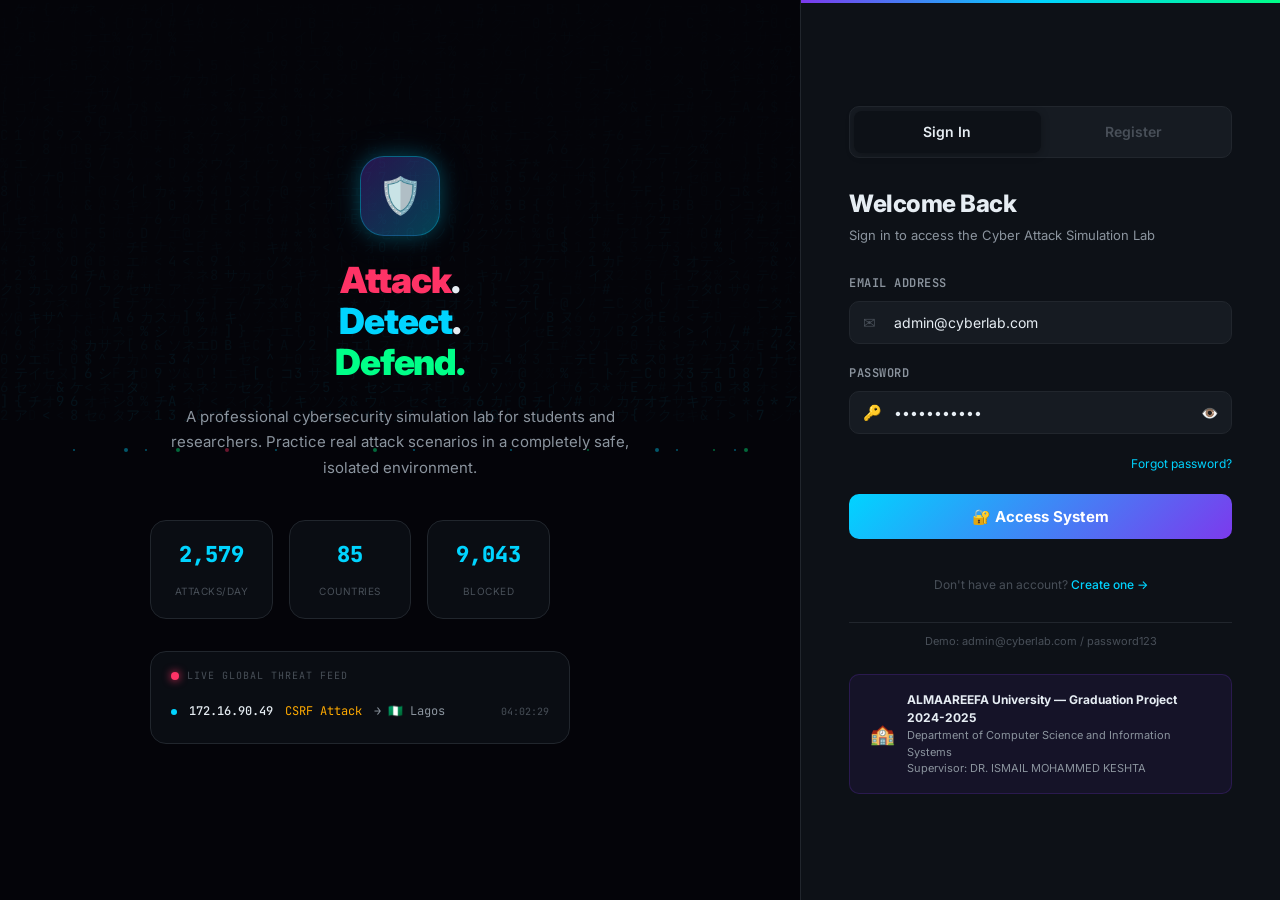
==== index.html @ 85596bbe "feat: CyberLAB - Cyber Attack Simulation Platform (ALMAAREEFA University Graduation Project 2025)" ====
<!DOCTYPE html>
<html lang="en" dir="ltr">
<head>
  <meta charset="UTF-8">
  <meta name="viewport" content="width=device-width, initial-scale=1.0">
  <title>CyberLAB — Cyber Attack Simulation Platform | ALMAAREEFA University</title>
  <meta name="description" content="A professional cybersecurity simulation lab for educational purposes — ALMAAREEFA University Graduation Project 2024-2025">
  <link rel="preconnect" href="https://fonts.googleapis.com">
  <link rel="preconnect" href="https://fonts.gstatic.com" crossorigin>
  <link href="https://fonts.googleapis.com/css2?family=Inter:wght@300;400;500;600;700;800;900&family=JetBrains+Mono:wght@400;500;600;700&display=swap" rel="stylesheet">
  <link rel="stylesheet" href="css/main.css">
  <link rel="stylesheet" href="css/auth.css">
</head>
<body>
  <div class="auth-page">

    <!-- Matrix Canvas Background -->
    <canvas id="matrix-canvas"></canvas>

    <!-- LEFT PANEL -->
    <div class="auth-left">
      <div class="auth-brand">

        <div class="auth-logo-wrap">🛡️</div>

        <h1 class="auth-tagline">
          <span class="highlight-red">Attack</span>.<br>
          <span class="highlight-blue">Detect</span>.<br>
          <span class="highlight-green">Defend.</span>
        </h1>

        <p class="auth-desc">
          A professional cybersecurity simulation lab for students and researchers.
          Practice real attack scenarios in a completely safe, isolated environment.
        </p>

        <!-- Live Stats -->
        <div class="threat-stats">
          <div class="threat-stat-item">
            <span class="threat-stat-num" id="stat-attacks">0</span>
            <span class="threat-stat-label">Attacks/Day</span>
          </div>
          <div class="threat-stat-item">
            <span class="threat-stat-num" id="stat-countries">0</span>
            <span class="threat-stat-label">Countries</span>
          </div>
          <div class="threat-stat-item">
            <span class="threat-stat-num" id="stat-blocked">0</span>
            <span class="threat-stat-label">Blocked</span>
          </div>
        </div>

        <!-- Live Ticker -->
        <div class="attack-ticker">
          <div class="ticker-label">
            <div class="live-dot"></div>
            <span>Live Global Threat Feed</span>
          </div>
          <div id="ticker-list"></div>
        </div>

      </div>
    </div>

    <!-- RIGHT PANEL (Auth Forms) -->
    <div class="auth-right">

      <!-- Tabs -->
      <div class="auth-tabs">
        <div class="auth-tab active" data-tab="login" id="tab-login">Sign In</div>
        <div class="auth-tab" data-tab="register" id="tab-register">Register</div>
      </div>

      <!-- ── LOGIN FORM ── -->
      <form class="auth-form visible" id="login-form" autocomplete="off">

        <div class="auth-header">
          <h2>Welcome Back</h2>
          <p>Sign in to access the Cyber Attack Simulation Lab</p>
        </div>

        <div class="form-group">
          <label class="form-label" for="login-email">Email Address</label>
          <div class="form-input-wrap">
            <span class="form-input-icon">✉️</span>
            <input class="form-input" type="email" id="login-email"
              placeholder="your@email.com" value="admin@cyberlab.com" autocomplete="email">
          </div>
        </div>

        <div class="form-group">
          <label class="form-label" for="login-pass">Password</label>
          <div class="form-input-wrap">
            <span class="form-input-icon">🔑</span>
            <input class="form-input" type="password" id="login-pass"
              placeholder="Enter your password" value="password123" autocomplete="current-password">
            <span class="form-input-action" data-toggle="password" data-target="login-pass" title="Show/Hide">👁️</span>
          </div>
        </div>

        <div style="display:flex;justify-content:flex-end">
          <a style="font-size:12px;color:var(--cyber-blue);cursor:pointer">Forgot password?</a>
        </div>

        <button class="btn-auth" type="submit" id="login-btn">
          🔐 Access System
        </button>

        <div class="auth-footer">
          Don't have an account?
          <a onclick="document.getElementById('tab-register').click()">Create one →</a>
        </div>

        <div class="auth-footer" style="margin-top:8px;padding-top:8px;border-top:1px solid var(--border)">
          <span style="color:var(--text-muted);font-size:11px">Demo: admin@cyberlab.com / password123</span>
        </div>

      </form>

      <!-- ── REGISTER FORM ── -->
      <form class="auth-form" id="register-form" autocomplete="off">

        <div class="auth-header">
          <h2>Join CyberLAB</h2>
          <p>Create your account and start learning cybersecurity</p>
        </div>

        <div class="form-group">
          <label class="form-label" for="reg-name">Full Name</label>
          <div class="form-input-wrap">
            <span class="form-input-icon">👤</span>
            <input class="form-input" type="text" id="reg-name" placeholder="Your full name">
          </div>
        </div>

        <div class="form-group">
          <label class="form-label" for="reg-email">Email Address</label>
          <div class="form-input-wrap">
            <span class="form-input-icon">✉️</span>
            <input class="form-input" type="email" id="reg-email" placeholder="your@email.com">
          </div>
        </div>

        <div class="form-group">
          <label class="form-label" for="reg-pass">Password</label>
          <div class="form-input-wrap">
            <span class="form-input-icon">🔑</span>
            <input class="form-input" type="password" id="reg-pass" placeholder="Create a strong password">
            <span class="form-input-action" data-toggle="password" data-target="reg-pass" title="Show/Hide">👁️</span>
          </div>
          <div class="password-strength">
            <div class="strength-bar"><div class="strength-fill" id="strength-fill"></div></div>
            <span class="strength-label" id="strength-label"></span>
          </div>
        </div>

        <div class="form-group">
          <label class="form-label" for="reg-pass2">Confirm Password</label>
          <div class="form-input-wrap">
            <span class="form-input-icon">🔒</span>
            <input class="form-input" type="password" id="reg-pass2" placeholder="Confirm your password">
          </div>
        </div>

        <div class="form-group">
          <label class="form-label">Select Your Role</label>
          <div class="role-selector">
            <div class="role-option selected" data-role="student">
              <span class="role-icon">🎓</span>
              <div class="role-name">Student</div>
            </div>
            <div class="role-option" data-role="researcher">
              <span class="role-icon">🔬</span>
              <div class="role-name">Researcher</div>
            </div>
            <div class="role-option" data-role="admin">
              <span class="role-icon">⚙️</span>
              <div class="role-name">Admin</div>
            </div>
          </div>
        </div>

        <button class="btn-auth" type="submit" id="register-btn">
          🚀 Create Account
        </button>

        <div class="auth-footer">
          Already have an account?
          <a onclick="document.getElementById('tab-login').click()">Sign in →</a>
        </div>

      </form>

      <!-- University Badge -->
      <div class="university-badge">
        <div class="uni-icon">🏫</div>
        <div class="uni-text">
          <strong>ALMAAREEFA University — Graduation Project 2024-2025</strong>
          Department of Computer Science and Information Systems<br>
          Supervisor: DR. ISMAIL MOHAMMED KESHTA
        </div>
      </div>

    </div>
  </div>

  <!-- Toast Container -->
  <div id="toast-container" class="toast-container"></div>

  <script src="js/utils.js"></script>
  <script src="js/app.js"></script>
</body>
</html>
---- css/main.css ----
/* ============================================================
   CYBER ATTACK SIMULATION LAB — Global Design System
   ALMAAREEFA University | Graduation Project 2024-2025
   ============================================================ */

@import url('https://fonts.googleapis.com/css2?family=Inter:wght@300;400;500;600;700;800;900&family=JetBrains+Mono:wght@400;500;600;700&display=swap');

/* ── CSS Custom Properties ── */
:root {
  /* Core Colors */
  --cyber-blue:       #00d4ff;
  --cyber-blue-dim:   #00a8cc;
  --cyber-purple:     #7c3aed;
  --cyber-purple-dim: #5b21b6;
  --attack-red:       #ff3366;
  --attack-red-dim:   #cc1144;
  --defense-green:    #00ff88;
  --defense-green-dim:#00cc66;
  --warning-orange:   #ffaa00;
  --warning-dim:      #cc8800;

  /* Backgrounds */
  --bg-void:    #05050a;
  --bg-dark:    #0a0a0f;
  --bg-card:    #0d1117;
  --bg-surface: #161b22;
  --bg-elevated:#1c2128;
  --bg-hover:   #21262d;

  /* Text */
  --text-primary: #e6edf3;
  --text-secondary:#8b949e;
  --text-muted:   #484f58;
  --text-disabled:#30363d;

  /* Borders */
  --border:       #21262d;
  --border-bright:#30363d;
  --border-cyber: rgba(0, 212, 255, 0.3);
  --border-red:   rgba(255, 51, 102, 0.3);
  --border-green: rgba(0, 255, 136, 0.3);

  /* Glows */
  --glow-blue:   0 0 20px rgba(0, 212, 255, 0.25), 0 0 40px rgba(0, 212, 255, 0.1);
  --glow-red:    0 0 20px rgba(255, 51, 102, 0.25), 0 0 40px rgba(255, 51, 102, 0.1);
  --glow-green:  0 0 20px rgba(0, 255, 136, 0.25), 0 0 40px rgba(0, 255, 136, 0.1);
  --glow-purple: 0 0 20px rgba(124, 58, 237, 0.25), 0 0 40px rgba(124, 58, 237, 0.1);

  /* Typography */
  --font-sans:  'Inter', system-ui, -apple-system, sans-serif;
  --font-mono:  'JetBrains Mono', 'Fira Code', 'Cascadia Code', monospace;

  /* Spacing */
  --space-1: 4px;
  --space-2: 8px;
  --space-3: 12px;
  --space-4: 16px;
  --space-5: 20px;
  --space-6: 24px;
  --space-8: 32px;
  --space-10: 40px;
  --space-12: 48px;
  --space-16: 64px;

  /* Radii */
  --radius-sm: 6px;
  --radius-md: 10px;
  --radius-lg: 16px;
  --radius-xl: 24px;
  --radius-full: 9999px;

  /* Transitions */
  --transition-fast: 0.15s cubic-bezier(0.4, 0, 0.2, 1);
  --transition-base: 0.25s cubic-bezier(0.4, 0, 0.2, 1);
  --transition-slow: 0.4s cubic-bezier(0.4, 0, 0.2, 1);

  /* Sidebar */
  --sidebar-width: 260px;
  --topbar-height: 64px;
}

/* ── Reset ── */
*, *::before, *::after { box-sizing: border-box; margin: 0; padding: 0; }
html { font-size: 16px; scroll-behavior: smooth; }
body {
  font-family: var(--font-sans);
  background: var(--bg-dark);
  color: var(--text-primary);
  line-height: 1.6;
  overflow-x: hidden;
  -webkit-font-smoothing: antialiased;
}
a { color: inherit; text-decoration: none; }
button { cursor: pointer; border: none; outline: none; background: none; font-family: inherit; }
input, textarea, select { font-family: inherit; outline: none; border: none; background: none; }
ul, ol { list-style: none; }
img { max-width: 100%; display: block; }

/* ── Scrollbar ── */
::-webkit-scrollbar { width: 6px; height: 6px; }
::-webkit-scrollbar-track { background: var(--bg-dark); }
::-webkit-scrollbar-thumb { background: var(--border-bright); border-radius: var(--radius-full); }
::-webkit-scrollbar-thumb:hover { background: var(--text-muted); }

/* ── Typography ── */
h1, h2, h3, h4, h5, h6 {
  font-weight: 700;
  line-height: 1.2;
  letter-spacing: -0.02em;
}
.font-mono { font-family: var(--font-mono); }

/* ── Layout Shell ── */
.app-shell {
  display: flex;
  min-height: 100vh;
}

/* ── Sidebar ── */
.sidebar {
  width: var(--sidebar-width);
  height: 100vh;
  position: fixed;
  top: 0; left: 0;
  background: var(--bg-card);
  border-right: 1px solid var(--border);
  display: flex;
  flex-direction: column;
  z-index: 100;
  transition: transform var(--transition-base);
  overflow: hidden;
}

.sidebar::before {
  content: '';
  position: absolute;
  top: 0; left: 0; right: 0;
  height: 2px;
  background: linear-gradient(90deg, var(--cyber-purple), var(--cyber-blue), var(--defense-green));
}

.sidebar-logo {
  display: flex;
  align-items: center;
  gap: var(--space-3);
  padding: var(--space-5) var(--space-6);
  border-bottom: 1px solid var(--border);
  min-height: var(--topbar-height);
}

.sidebar-logo .logo-icon {
  width: 36px; height: 36px;
  background: linear-gradient(135deg, var(--cyber-purple), var(--cyber-blue));
  border-radius: var(--radius-md);
  display: flex; align-items: center; justify-content: center;
  font-size: 18px;
  box-shadow: var(--glow-blue);
  flex-shrink: 0;
}

.sidebar-logo .logo-text {
  display: flex; flex-direction: column;
}
.sidebar-logo .logo-name {
  font-size: 13px; font-weight: 700;
  color: var(--text-primary);
  letter-spacing: 0.5px;
  line-height: 1.2;
}
.sidebar-logo .logo-sub {
  font-size: 10px;
  color: var(--cyber-blue);
  font-family: var(--font-mono);
  letter-spacing: 1px;
  text-transform: uppercase;
}

.sidebar-nav {
  flex: 1;
  padding: var(--space-4) var(--space-3);
  overflow-y: auto;
  display: flex;
  flex-direction: column;
  gap: var(--space-1);
}

.nav-section-label {
  font-size: 10px;
  font-weight: 600;
  text-transform: uppercase;
  letter-spacing: 1.5px;
  color: var(--text-muted);
  padding: var(--space-4) var(--space-3) var(--space-2);
}

.nav-item {
  display: flex;
  align-items: center;
  gap: var(--space-3);
  padding: 10px var(--space-3);
  border-radius: var(--radius-md);
  color: var(--text-secondary);
  font-size: 14px;
  font-weight: 500;
  transition: all var(--transition-fast);
  position: relative;
  text-decoration: none;
}

.nav-item:hover {
  background: var(--bg-hover);
  color: var(--text-primary);
}

.nav-item.active {
  background: rgba(0, 212, 255, 0.1);
  color: var(--cyber-blue);
  border: 1px solid rgba(0, 212, 255, 0.2);
}

.nav-item.active::before {
  content: '';
  position: absolute;
  left: -1px; top: 20%; bottom: 20%;
  width: 3px;
  background: var(--cyber-blue);
  border-radius: 0 4px 4px 0;
}

.nav-item .nav-icon {
  font-size: 16px;
  width: 20px;
  text-align: center;
  flex-shrink: 0;
}

.nav-item .nav-badge {
  margin-left: auto;
  background: var(--attack-red);
  color: white;
  font-size: 10px;
  font-weight: 700;
  padding: 2px 6px;
  border-radius: var(--radius-full);
  font-family: var(--font-mono);
  animation: pulse-badge 2s ease-in-out infinite;
}

@keyframes pulse-badge {
  0%, 100% { opacity: 1; }
  50% { opacity: 0.6; }
}

.sidebar-footer {
  padding: var(--space-4) var(--space-3);
  border-top: 1px solid var(--border);
}

.user-info {
  display: flex;
  align-items: center;
  gap: var(--space-3);
  padding: var(--space-3);
  border-radius: var(--radius-md);
  cursor: pointer;
  transition: background var(--transition-fast);
}
.user-info:hover { background: var(--bg-hover); }

.user-avatar {
  width: 34px; height: 34px;
  border-radius: var(--radius-full);
  background: linear-gradient(135deg, var(--cyber-purple), var(--cyber-blue));
  display: flex; align-items: center; justify-content: center;
  font-size: 13px; font-weight: 700;
  color: white;
  flex-shrink: 0;
}

.user-details { flex: 1; min-width: 0; }
.user-name { font-size: 13px; font-weight: 600; color: var(--text-primary); }
.user-role { font-size: 11px; color: var(--cyber-blue); font-family: var(--font-mono); }

.user-menu-btn {
  color: var(--text-muted);
  font-size: 14px;
  padding: 4px;
  border-radius: var(--radius-sm);
  transition: color var(--transition-fast);
}
.user-menu-btn:hover { color: var(--text-primary); }

/* ── Main Content ── */
.main-content {
  margin-left: var(--sidebar-width);
  min-height: 100vh;
  display: flex;
  flex-direction: column;
  width: calc(100% - var(--sidebar-width));
}

/* ── Topbar ── */
.topbar {
  height: var(--topbar-height);
  background: var(--bg-card);
  border-bottom: 1px solid var(--border);
  display: flex;
  align-items: center;
  padding: 0 var(--space-8);
  gap: var(--space-4);
  position: sticky;
  top: 0;
  z-index: 50;
}

.topbar-title {
  flex: 1;
}
.topbar-title h1 {
  font-size: 18px;
  font-weight: 700;
  color: var(--text-primary);
}
.topbar-title p {
  font-size: 12px;
  color: var(--text-muted);
  font-family: var(--font-mono);
}

.topbar-actions {
  display: flex;
  align-items: center;
  gap: var(--space-3);
}

.topbar-btn {
  width: 36px; height: 36px;
  border-radius: var(--radius-md);
  background: var(--bg-surface);
  border: 1px solid var(--border);
  color: var(--text-secondary);
  display: flex; align-items: center; justify-content: center;
  font-size: 16px;
  transition: all var(--transition-fast);
  position: relative;
}
.topbar-btn:hover {
  background: var(--bg-hover);
  color: var(--text-primary);
  border-color: var(--border-bright);
}

.topbar-btn .alert-dot {
  position: absolute;
  top: 6px; right: 6px;
  width: 8px; height: 8px;
  background: var(--attack-red);
  border-radius: 50%;
  border: 2px solid var(--bg-card);
  animation: pulse-badge 1.5s ease-in-out infinite;
}

.status-indicator {
  display: flex;
  align-items: center;
  gap: var(--space-2);
  background: rgba(0, 255, 136, 0.1);
  border: 1px solid rgba(0, 255, 136, 0.25);
  padding: 6px 12px;
  border-radius: var(--radius-full);
}
.status-dot {
  width: 7px; height: 7px;
  border-radius: 50%;
  background: var(--defense-green);
  box-shadow: 0 0 8px var(--defense-green);
  animation: blink 1.5s ease-in-out infinite;
}
@keyframes blink {
  0%, 100% { opacity: 1; }
  50% { opacity: 0.3; }
}
.status-text {
  font-size: 12px;
  font-family: var(--font-mono);
  color: var(--defense-green);
  font-weight: 500;
}

/* ── Page Content ── */
.page-content {
  flex: 1;
  padding: var(--space-8);
  overflow-y: auto;
}

/* ── Cards ── */
.card {
  background: var(--bg-card);
  border: 1px solid var(--border);
  border-radius: var(--radius-lg);
  overflow: hidden;
  transition: border-color var(--transition-fast);
}
.card:hover { border-color: var(--border-bright); }

.card-glass {
  background: rgba(13, 17, 23, 0.7);
  backdrop-filter: blur(20px);
  border: 1px solid rgba(255, 255, 255, 0.06);
  border-radius: var(--radius-lg);
}

.card-header {
  display: flex;
  align-items: center;
  justify-content: space-between;
  padding: var(--space-5) var(--space-6);
  border-bottom: 1px solid var(--border);
}
.card-title {
  font-size: 14px;
  font-weight: 600;
  color: var(--text-primary);
  display: flex;
  align-items: center;
  gap: var(--space-2);
}
.card-body { padding: var(--space-5) var(--space-6); }

/* ── Stat Cards ── */
.stat-card {
  background: var(--bg-card);
  border: 1px solid var(--border);
  border-radius: var(--radius-lg);
  padding: var(--space-6);
  position: relative;
  overflow: hidden;
  transition: all var(--transition-base);
}
.stat-card::after {
  content: '';
  position: absolute;
  inset: 0;
  opacity: 0;
  transition: opacity var(--transition-fast);
}
.stat-card:hover { transform: translateY(-2px); }
.stat-card:hover::after { opacity: 1; }

.stat-card.blue { border-top: 2px solid var(--cyber-blue); }
.stat-card.red  { border-top: 2px solid var(--attack-red); }
.stat-card.green{ border-top: 2px solid var(--defense-green); }
.stat-card.orange{ border-top: 2px solid var(--warning-orange); }
.stat-card.purple{ border-top: 2px solid var(--cyber-purple); }

.stat-icon {
  width: 44px; height: 44px;
  border-radius: var(--radius-md);
  display: flex; align-items: center; justify-content: center;
  font-size: 20px;
  margin-bottom: var(--space-4);
}
.stat-icon.blue   { background: rgba(0,212,255,0.12); }
.stat-icon.red    { background: rgba(255,51,102,0.12); }
.stat-icon.green  { background: rgba(0,255,136,0.12); }
.stat-icon.orange { background: rgba(255,170,0,0.12); }
.stat-icon.purple { background: rgba(124,58,237,0.12); }

.stat-value {
  font-size: 32px;
  font-weight: 800;
  font-family: var(--font-mono);
  letter-spacing: -1px;
  line-height: 1;
  margin-bottom: var(--space-1);
}
.stat-value.blue   { color: var(--cyber-blue); }
.stat-value.red    { color: var(--attack-red); }
.stat-value.green  { color: var(--defense-green); }
.stat-value.orange { color: var(--warning-orange); }
.stat-value.purple { color: var(--cyber-purple); }

.stat-label {
  font-size: 12px;
  color: var(--text-secondary);
  font-weight: 500;
  text-transform: uppercase;
  letter-spacing: 0.5px;
}
.stat-change {
  font-size: 11px;
  font-family: var(--font-mono);
  margin-top: var(--space-2);
  display: flex; align-items: center; gap: 4px;
}
.stat-change.up   { color: var(--attack-red); }
.stat-change.down { color: var(--defense-green); }

/* ── Grid ── */
.grid { display: grid; gap: var(--space-6); }
.grid-2 { grid-template-columns: repeat(2, 1fr); }
.grid-3 { grid-template-columns: repeat(3, 1fr); }
.grid-4 { grid-template-columns: repeat(4, 1fr); }
.grid-5 { grid-template-columns: repeat(5, 1fr); }

/* ── Buttons ── */
.btn {
  display: inline-flex;
  align-items: center;
  justify-content: center;
  gap: var(--space-2);
  padding: 10px 20px;
  border-radius: var(--radius-md);
  font-size: 14px;
  font-weight: 600;
  font-family: var(--font-sans);
  transition: all var(--transition-fast);
  cursor: pointer;
  white-space: nowrap;
}

.btn-primary {
  background: linear-gradient(135deg, var(--cyber-blue), var(--cyber-purple));
  color: white;
  border: none;
  box-shadow: 0 4px 15px rgba(0, 212, 255, 0.25);
}
.btn-primary:hover {
  transform: translateY(-1px);
  box-shadow: 0 6px 25px rgba(0, 212, 255, 0.4);
}

.btn-danger {
  background: linear-gradient(135deg, var(--attack-red), #cc1144);
  color: white;
  border: none;
  box-shadow: 0 4px 15px rgba(255,51,102,0.25);
}
.btn-danger:hover {
  transform: translateY(-1px);
  box-shadow: 0 6px 25px rgba(255,51,102,0.4);
}

.btn-success {
  background: linear-gradient(135deg, var(--defense-green), #00cc66);
  color: #0a0a0f;
  border: none;
  box-shadow: 0 4px 15px rgba(0,255,136,0.25);
}
.btn-success:hover {
  transform: translateY(-1px);
  box-shadow: 0 6px 25px rgba(0,255,136,0.4);
}

.btn-ghost {
  background: transparent;
  color: var(--text-secondary);
  border: 1px solid var(--border);
}
.btn-ghost:hover {
  background: var(--bg-hover);
  color: var(--text-primary);
  border-color: var(--border-bright);
}

.btn-sm { padding: 6px 14px; font-size: 12px; }
.btn-lg { padding: 14px 28px; font-size: 16px; }

/* ── Badges ── */
.badge {
  display: inline-flex;
  align-items: center;
  gap: 4px;
  padding: 3px 10px;
  border-radius: var(--radius-full);
  font-size: 11px;
  font-weight: 600;
  font-family: var(--font-mono);
  text-transform: uppercase;
  letter-spacing: 0.5px;
}
.badge-red    { background: rgba(255,51,102,0.15); color: var(--attack-red); border: 1px solid rgba(255,51,102,0.3); }
.badge-orange { background: rgba(255,170,0,0.15);  color: var(--warning-orange); border: 1px solid rgba(255,170,0,0.3); }
.badge-blue   { background: rgba(0,212,255,0.15);  color: var(--cyber-blue); border: 1px solid rgba(0,212,255,0.3); }
.badge-green  { background: rgba(0,255,136,0.15);  color: var(--defense-green); border: 1px solid rgba(0,255,136,0.3); }
.badge-purple { background: rgba(124,58,237,0.15); color: #a78bfa; border: 1px solid rgba(124,58,237,0.3); }
.badge-gray   { background: rgba(139,148,158,0.15);color: var(--text-secondary); border: 1px solid var(--border); }

/* ── Progress Bar ── */
.progress-bar {
  height: 4px;
  background: var(--bg-surface);
  border-radius: var(--radius-full);
  overflow: hidden;
}
.progress-fill {
  height: 100%;
  border-radius: var(--radius-full);
  background: linear-gradient(90deg, var(--cyber-blue), var(--cyber-purple));
  transition: width 0.6s cubic-bezier(0.4, 0, 0.2, 1);
  position: relative;
}
.progress-fill::after {
  content: '';
  position: absolute;
  top: 0; right: 0; bottom: 0;
  width: 30px;
  background: linear-gradient(90deg, transparent, rgba(255,255,255,0.3));
  animation: shimmer 1.5s ease-in-out infinite;
}
@keyframes shimmer {
  0% { opacity: 0; }
  50% { opacity: 1; }
  100% { opacity: 0; }
}

/* ── Live Dot ── */
.live-dot {
  display: inline-flex;
  align-items: center;
  gap: 6px;
}
.live-dot::before {
  content: '';
  width: 8px; height: 8px;
  border-radius: 50%;
  background: var(--attack-red);
  box-shadow: 0 0 8px var(--attack-red);
  animation: live-pulse 1s ease-in-out infinite;
}
@keyframes live-pulse {
  0%, 100% { transform: scale(1); opacity: 1; }
  50% { transform: scale(1.3); opacity: 0.7; }
}

/* ── Toast Notifications ── */
.toast-container {
  position: fixed;
  top: var(--space-5);
  right: var(--space-5);
  z-index: 1000;
  display: flex;
  flex-direction: column;
  gap: var(--space-3);
  pointer-events: none;
}

.toast {
  background: var(--bg-card);
  border: 1px solid var(--border);
  border-radius: var(--radius-lg);
  padding: var(--space-4) var(--space-5);
  display: flex;
  align-items: flex-start;
  gap: var(--space-3);
  max-width: 360px;
  pointer-events: all;
  animation: toast-in var(--transition-base) forwards;
  box-shadow: 0 8px 32px rgba(0,0,0,0.5);
}
@keyframes toast-in {
  from { opacity: 0; transform: translateX(100%); }
  to   { opacity: 1; transform: translateX(0); }
}
.toast.danger  { border-left: 3px solid var(--attack-red); }
.toast.success { border-left: 3px solid var(--defense-green); }
.toast.warning { border-left: 3px solid var(--warning-orange); }
.toast.info    { border-left: 3px solid var(--cyber-blue); }

.toast-icon { font-size: 18px; margin-top: 1px; flex-shrink: 0; }
.toast-content { flex: 1; }
.toast-title { font-size: 13px; font-weight: 600; margin-bottom: 2px; }
.toast-msg   { font-size: 12px; color: var(--text-secondary); font-family: var(--font-mono); }

/* ── Utility ── */
.flex { display: flex; }
.flex-col { display: flex; flex-direction: column; }
.items-center { align-items: center; }
.justify-between { justify-content: space-between; }
.justify-center { justify-content: center; }
.gap-2 { gap: var(--space-2); }
.gap-3 { gap: var(--space-3); }
.gap-4 { gap: var(--space-4); }
.gap-6 { gap: var(--space-6); }
.text-mono { font-family: var(--font-mono); }
.text-sm { font-size: 12px; }
.text-xs { font-size: 11px; }
.text-muted { color: var(--text-muted); }
.text-secondary { color: var(--text-secondary); }
.text-blue  { color: var(--cyber-blue); }
.text-red   { color: var(--attack-red); }
.text-green { color: var(--defense-green); }
.text-orange{ color: var(--warning-orange); }
.text-purple{ color: #a78bfa; }
.w-full { width: 100%; }
.mb-4 { margin-bottom: var(--space-4); }
.mb-6 { margin-bottom: var(--space-6); }
.mb-8 { margin-bottom: var(--space-8); }
.mt-4 { margin-top: var(--space-4); }
.mt-6 { margin-top: var(--space-6); }
.truncate { overflow: hidden; text-overflow: ellipsis; white-space: nowrap; }

/* ── Animations ── */
@keyframes fade-in {
  from { opacity: 0; transform: translateY(12px); }
  to   { opacity: 1; transform: translateY(0); }
}
.animate-fade-in { animation: fade-in 0.4s cubic-bezier(0.4,0,0.2,1) both; }
.animate-delay-1 { animation-delay: 0.1s; }
.animate-delay-2 { animation-delay: 0.2s; }
.animate-delay-3 { animation-delay: 0.3s; }
.animate-delay-4 { animation-delay: 0.4s; }

/* ── Responsive ── */
@media (max-width: 1200px) {
  .grid-4 { grid-template-columns: repeat(2, 1fr); }
  .grid-5 { grid-template-columns: repeat(3, 1fr); }
}
@media (max-width: 900px) {
  :root { --sidebar-width: 0px; }
  .sidebar { transform: translateX(-260px); }
  .main-content { margin-left: 0; width: 100%; }
  .grid-3 { grid-template-columns: repeat(2, 1fr); }
  .grid-2 { grid-template-columns: 1fr; }
}
@media (max-width: 600px) {
  .grid-3, .grid-4 { grid-template-columns: 1fr; }
  .page-content { padding: var(--space-4); }
}
---- css/auth.css ----
/* ============================================================
   AUTH PAGE — Login & Register Styles
   ============================================================ */

.auth-page {
  min-height: 100vh;
  display: flex;
  background: var(--bg-void);
  position: relative;
  overflow: hidden;
}

/* ── Matrix Canvas Background ── */
#matrix-canvas {
  position: fixed;
  top: 0; left: 0;
  width: 100%; height: 100%;
  opacity: 0.07;
  z-index: 0;
  pointer-events: none;
}

/* ── Left Panel ── */
.auth-left {
  flex: 1;
  display: flex;
  flex-direction: column;
  justify-content: center;
  align-items: center;
  padding: 60px;
  position: relative;
  z-index: 1;
}

.auth-brand {
  text-align: center;
  max-width: 500px;
}

.auth-logo-wrap {
  display: inline-flex;
  align-items: center;
  justify-content: center;
  width: 80px; height: 80px;
  border-radius: 24px;
  background: linear-gradient(135deg, rgba(124,58,237,0.3), rgba(0,212,255,0.3));
  border: 1px solid rgba(0, 212, 255, 0.3);
  font-size: 36px;
  margin: 0 auto var(--space-6);
  box-shadow: var(--glow-blue);
  animation: logo-float 4s ease-in-out infinite;
}

@keyframes logo-float {
  0%, 100% { transform: translateY(0); }
  50% { transform: translateY(-8px); }
}

.auth-tagline {
  font-size: 36px;
  font-weight: 900;
  line-height: 1.15;
  letter-spacing: -0.03em;
  margin-bottom: var(--space-5);
}

.auth-tagline .highlight-blue  { color: var(--cyber-blue); }
.auth-tagline .highlight-red   { color: var(--attack-red); }
.auth-tagline .highlight-green { color: var(--defense-green); }

.auth-desc {
  font-size: 15px;
  color: var(--text-secondary);
  line-height: 1.7;
  margin-bottom: var(--space-10);
}

/* ── Threat Stats ── */
.threat-stats {
  display: grid;
  grid-template-columns: repeat(3, 1fr);
  gap: var(--space-4);
  margin-bottom: var(--space-8);
  width: 100%;
  max-width: 400px;
}

.threat-stat-item {
  background: rgba(13, 17, 23, 0.8);
  border: 1px solid var(--border);
  border-radius: var(--radius-lg);
  padding: var(--space-4);
  text-align: center;
  transition: all var(--transition-fast);
}
.threat-stat-item:hover {
  border-color: var(--border-cyber);
  box-shadow: var(--glow-blue);
}

.threat-stat-num {
  font-size: 22px;
  font-weight: 800;
  font-family: var(--font-mono);
  color: var(--cyber-blue);
  display: block;
  margin-bottom: 4px;
}
.threat-stat-label {
  font-size: 10px;
  color: var(--text-muted);
  text-transform: uppercase;
  letter-spacing: 0.5px;
}

/* ── Attack Ticker ── */
.attack-ticker {
  width: 100%;
  max-width: 420px;
  background: rgba(13,17,23,0.8);
  border: 1px solid var(--border);
  border-radius: var(--radius-lg);
  padding: var(--space-4) var(--space-5);
  overflow: hidden;
}
.ticker-label {
  display: flex;
  align-items: center;
  gap: var(--space-2);
  margin-bottom: var(--space-3);
}
.ticker-label span {
  font-size: 10px;
  font-family: var(--font-mono);
  text-transform: uppercase;
  letter-spacing: 1px;
  color: var(--text-muted);
}

.ticker-item {
  display: flex;
  align-items: center;
  gap: var(--space-3);
  padding: 6px 0;
  font-size: 12px;
  font-family: var(--font-mono);
  color: var(--text-secondary);
  border-bottom: 1px solid var(--border);
  animation: ticker-slide 0.3s ease-out;
}
.ticker-item:last-child { border-bottom: none; }
.ticker-item .ticker-dot {
  width: 6px; height: 6px;
  border-radius: 50%;
  flex-shrink: 0;
}
.ticker-ip { color: var(--text-primary); font-weight: 500; }
.ticker-type { color: var(--warning-orange); }
.ticker-time { margin-left: auto; color: var(--text-muted); font-size: 10px; }

@keyframes ticker-slide {
  from { opacity: 0; transform: translateY(-8px); }
  to   { opacity: 1; transform: translateY(0); }
}

/* ── Right Panel ── */
.auth-right {
  width: 480px;
  background: var(--bg-card);
  border-left: 1px solid var(--border);
  display: flex;
  flex-direction: column;
  justify-content: center;
  padding: 60px 48px;
  position: relative;
  z-index: 1;
}

.auth-right::before {
  content: '';
  position: absolute;
  top: 0; left: 0; right: 0;
  height: 3px;
  background: linear-gradient(90deg, var(--cyber-purple), var(--cyber-blue), var(--defense-green));
}

/* ── Tabs ── */
.auth-tabs {
  display: flex;
  gap: 0;
  background: var(--bg-surface);
  border: 1px solid var(--border);
  border-radius: var(--radius-md);
  padding: 4px;
  margin-bottom: var(--space-8);
}

.auth-tab {
  flex: 1;
  padding: 10px;
  border-radius: calc(var(--radius-md) - 2px);
  font-size: 14px;
  font-weight: 600;
  color: var(--text-muted);
  text-align: center;
  cursor: pointer;
  transition: all var(--transition-fast);
}
.auth-tab.active {
  background: var(--bg-card);
  color: var(--text-primary);
  box-shadow: 0 2px 8px rgba(0,0,0,0.3);
}

/* ── Auth Form ── */
.auth-form { display: none; flex-direction: column; gap: var(--space-5); }
.auth-form.visible { display: flex; animation: fade-in 0.3s ease; }

.auth-header { margin-bottom: var(--space-2); }
.auth-header h2 { font-size: 24px; font-weight: 800; margin-bottom: 6px; }
.auth-header p { font-size: 13px; color: var(--text-secondary); }

/* ── Form Fields ── */
.form-group { display: flex; flex-direction: column; gap: var(--space-2); }
.form-label {
  font-size: 12px;
  font-weight: 600;
  color: var(--text-secondary);
  text-transform: uppercase;
  letter-spacing: 0.5px;
  font-family: var(--font-mono);
}

.form-input-wrap {
  position: relative;
}

.form-input {
  width: 100%;
  background: var(--bg-surface);
  border: 1px solid var(--border);
  border-radius: var(--radius-md);
  padding: 12px 44px 12px 44px;
  font-size: 14px;
  color: var(--text-primary);
  transition: all var(--transition-fast);
}
.form-input:focus {
  border-color: var(--cyber-blue);
  background: var(--bg-elevated);
  box-shadow: 0 0 0 3px rgba(0, 212, 255, 0.1);
}
.form-input::placeholder { color: var(--text-muted); }

.form-input-icon {
  position: absolute;
  left: 14px;
  top: 50%;
  transform: translateY(-50%);
  font-size: 15px;
  color: var(--text-muted);
  pointer-events: none;
}

.form-input-action {
  position: absolute;
  right: 14px;
  top: 50%;
  transform: translateY(-50%);
  font-size: 14px;
  color: var(--text-muted);
  cursor: pointer;
  transition: color var(--transition-fast);
}
.form-input-action:hover { color: var(--text-primary); }

.form-error {
  font-size: 11px;
  color: var(--attack-red);
  font-family: var(--font-mono);
  display: none;
}
.form-group.has-error .form-input {
  border-color: var(--attack-red);
  box-shadow: 0 0 0 3px rgba(255,51,102,0.1);
}
.form-group.has-error .form-error { display: block; }

/* ── Password Strength ── */
.password-strength {
  margin-top: var(--space-2);
}
.strength-bar {
  height: 3px;
  background: var(--bg-surface);
  border-radius: var(--radius-full);
  margin-bottom: 6px;
  overflow: hidden;
}
.strength-fill {
  height: 100%;
  border-radius: var(--radius-full);
  width: 0;
  transition: all 0.4s ease;
}
.strength-fill.weak   { width: 25%; background: var(--attack-red); }
.strength-fill.fair   { width: 50%; background: var(--warning-orange); }
.strength-fill.good   { width: 75%; background: var(--cyber-blue); }
.strength-fill.strong { width: 100%; background: var(--defense-green); }

.strength-label {
  font-size: 11px;
  font-family: var(--font-mono);
  color: var(--text-muted);
}

/* ── Role Selector ── */
.role-selector {
  display: grid;
  grid-template-columns: repeat(3, 1fr);
  gap: var(--space-2);
}
.role-option {
  background: var(--bg-surface);
  border: 1px solid var(--border);
  border-radius: var(--radius-md);
  padding: var(--space-3);
  text-align: center;
  cursor: pointer;
  transition: all var(--transition-fast);
}
.role-option:hover {
  border-color: var(--border-bright);
  background: var(--bg-elevated);
}
.role-option.selected {
  border-color: var(--cyber-blue);
  background: rgba(0,212,255,0.1);
}
.role-option .role-icon { font-size: 20px; margin-bottom: 4px; display: block; }
.role-option .role-name { font-size: 11px; font-weight: 600; color: var(--text-secondary); }
.role-option.selected .role-name { color: var(--cyber-blue); }

/* ── Auth Submit ── */
.btn-auth {
  width: 100%;
  padding: 13px;
  background: linear-gradient(135deg, var(--cyber-blue), var(--cyber-purple));
  color: white;
  border: none;
  border-radius: var(--radius-md);
  font-size: 15px;
  font-weight: 700;
  cursor: pointer;
  transition: all var(--transition-fast);
  position: relative;
  overflow: hidden;
}

.btn-auth::before {
  content: '';
  position: absolute;
  top: 0; left: -100%;
  width: 100%; height: 100%;
  background: linear-gradient(90deg, transparent, rgba(255,255,255,0.15), transparent);
  transition: left 0.5s ease;
}
.btn-auth:hover::before { left: 100%; }
.btn-auth:hover {
  transform: translateY(-1px);
  box-shadow: 0 8px 25px rgba(0,212,255,0.35);
}
.btn-auth:active { transform: translateY(0); }

/* ── Loading State ── */
.btn-auth.loading {
  pointer-events: none;
  opacity: 0.8;
}
.btn-auth.loading::after {
  content: '';
  display: inline-block;
  width: 14px; height: 14px;
  border: 2px solid rgba(255,255,255,0.3);
  border-top-color: white;
  border-radius: 50%;
  animation: spin 0.7s linear infinite;
  margin-left: 8px;
}
@keyframes spin { to { transform: rotate(360deg); } }

/* ── Footer Links ── */
.auth-footer {
  text-align: center;
  margin-top: var(--space-4);
  font-size: 12px;
  color: var(--text-muted);
}
.auth-footer a {
  color: var(--cyber-blue);
  cursor: pointer;
  font-weight: 500;
}
.auth-footer a:hover { text-decoration: underline; }

/* ── University Badge ── */
.university-badge {
  display: flex;
  align-items: center;
  gap: var(--space-3);
  padding: var(--space-4) var(--space-5);
  background: rgba(124,58,237,0.08);
  border: 1px solid rgba(124,58,237,0.2);
  border-radius: var(--radius-md);
  margin-top: var(--space-6);
}
.university-badge .uni-icon { font-size: 20px; }
.university-badge .uni-text { font-size: 11px; color: var(--text-secondary); line-height: 1.5; }
.university-badge .uni-text strong { display: block; color: var(--text-primary); font-size: 12px; }

/* ── Glowing particles ── */
.particle {
  position: absolute;
  width: 3px; height: 3px;
  border-radius: 50%;
  background: var(--cyber-blue);
  opacity: 0.4;
  animation: particle-float linear infinite;
}

@keyframes particle-float {
  0% { transform: translateY(100vh) translateX(0); opacity: 0; }
  10% { opacity: 0.4; }
  90% { opacity: 0.4; }
  100% { transform: translateY(-10vh) translateX(var(--drift)); opacity: 0; }
}

/* ── Responsive ── */
@media (max-width: 900px) {
  .auth-left { display: none; }
  .auth-right {
    width: 100%;
    padding: 40px 32px;
    border-left: none;
  }
}
@media (max-width: 480px) {
  .auth-right { padding: 32px 20px; }
  .auth-tagline { font-size: 28px; }
  .threat-stats { grid-template-columns: 1fr; }
  .role-selector { grid-template-columns: 1fr; }
}
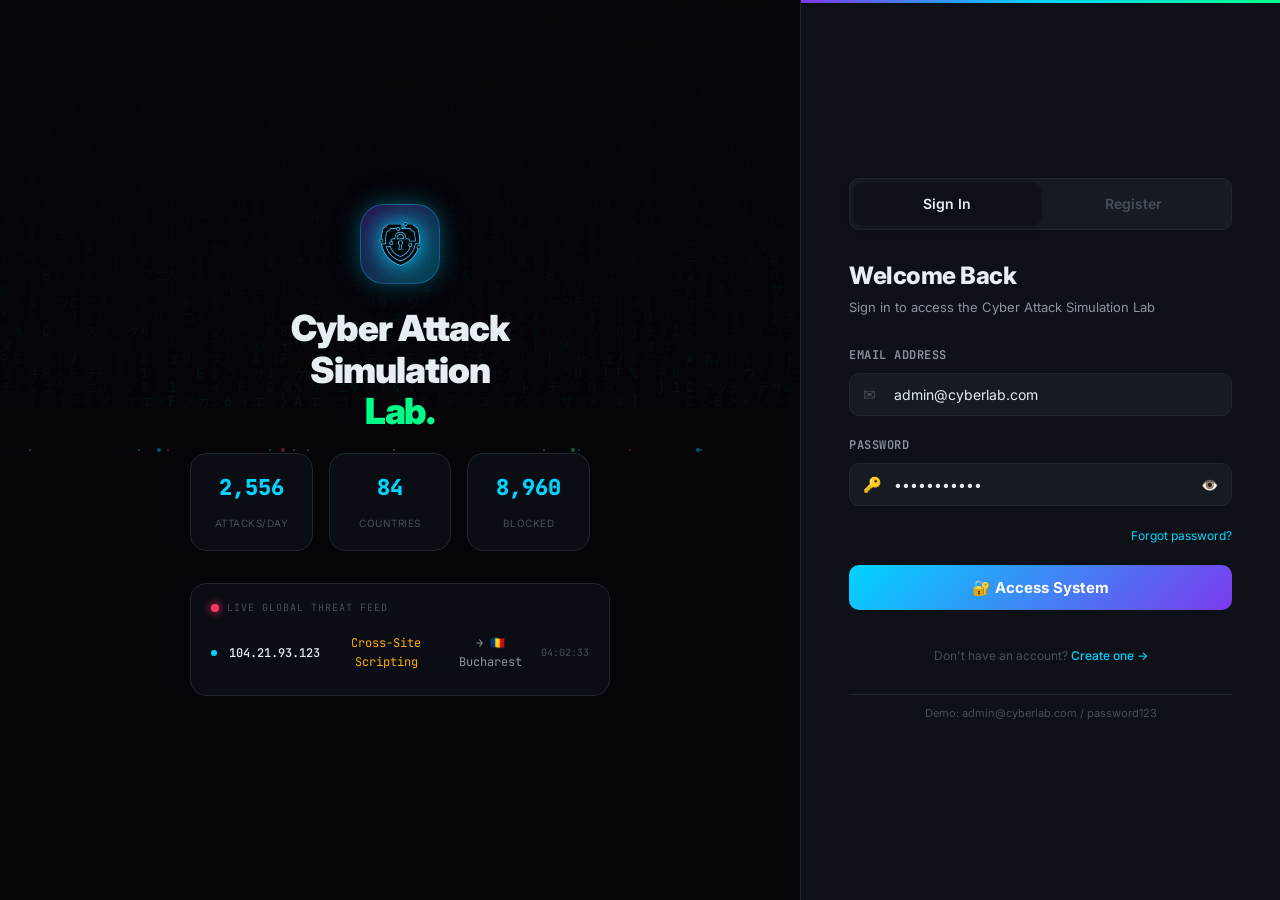
==== commit ed0fc17c: "feat: replace emoji logo with custom shield logo image" ====
--- a/index.html
+++ b/index.html
@@ -1,9 +1,9 @@
-<!DOCTYPE html>
+﻿<!DOCTYPE html>
 <html lang="en" dir="ltr">
 <head>
   <meta charset="UTF-8">
   <meta name="viewport" content="width=device-width, initial-scale=1.0">
-  <title>CyberLAB — Cyber Attack Simulation Platform | ALMAAREEFA University</title>
+  <title>Cyber Attack Simulation Lab</title>
   <meta name="description" content="A professional cybersecurity simulation lab for educational purposes — ALMAAREEFA University Graduation Project 2024-2025">
   <link rel="preconnect" href="https://fonts.googleapis.com">
   <link rel="preconnect" href="https://fonts.gstatic.com" crossorigin>
@@ -21,18 +21,15 @@
     <div class="auth-left">
       <div class="auth-brand">
 
-        <div class="auth-logo-wrap">🛡️</div>
+        <div class="auth-logo-wrap"><img src="images/logo.png" alt="logo" style="width:72px;height:72px;object-fit:contain;filter:drop-shadow(0 0 12px #00d4ff)"></div>
 
         <h1 class="auth-tagline">
-          <span class="highlight-red">Attack</span>.<br>
-          <span class="highlight-blue">Detect</span>.<br>
-          <span class="highlight-green">Defend.</span>
+          <span style="color:#e6edf3">Cyber Attack</span><br>
+          <span style="color:#e6edf3">Simulation</span><br>
+          <span class="highlight-green">Lab.</span>
         </h1>
 
-        <p class="auth-desc">
-          A professional cybersecurity simulation lab for students and researchers.
-          Practice real attack scenarios in a completely safe, isolated environment.
-        </p>
+
 
         <!-- Live Stats -->
         <div class="threat-stats">
@@ -191,15 +188,7 @@
 
       </form>
 
-      <!-- University Badge -->
-      <div class="university-badge">
-        <div class="uni-icon">🏫</div>
-        <div class="uni-text">
-          <strong>ALMAAREEFA University — Graduation Project 2024-2025</strong>
-          Department of Computer Science and Information Systems<br>
-          Supervisor: DR. ISMAIL MOHAMMED KESHTA
-        </div>
-      </div>
+
 
     </div>
   </div>
